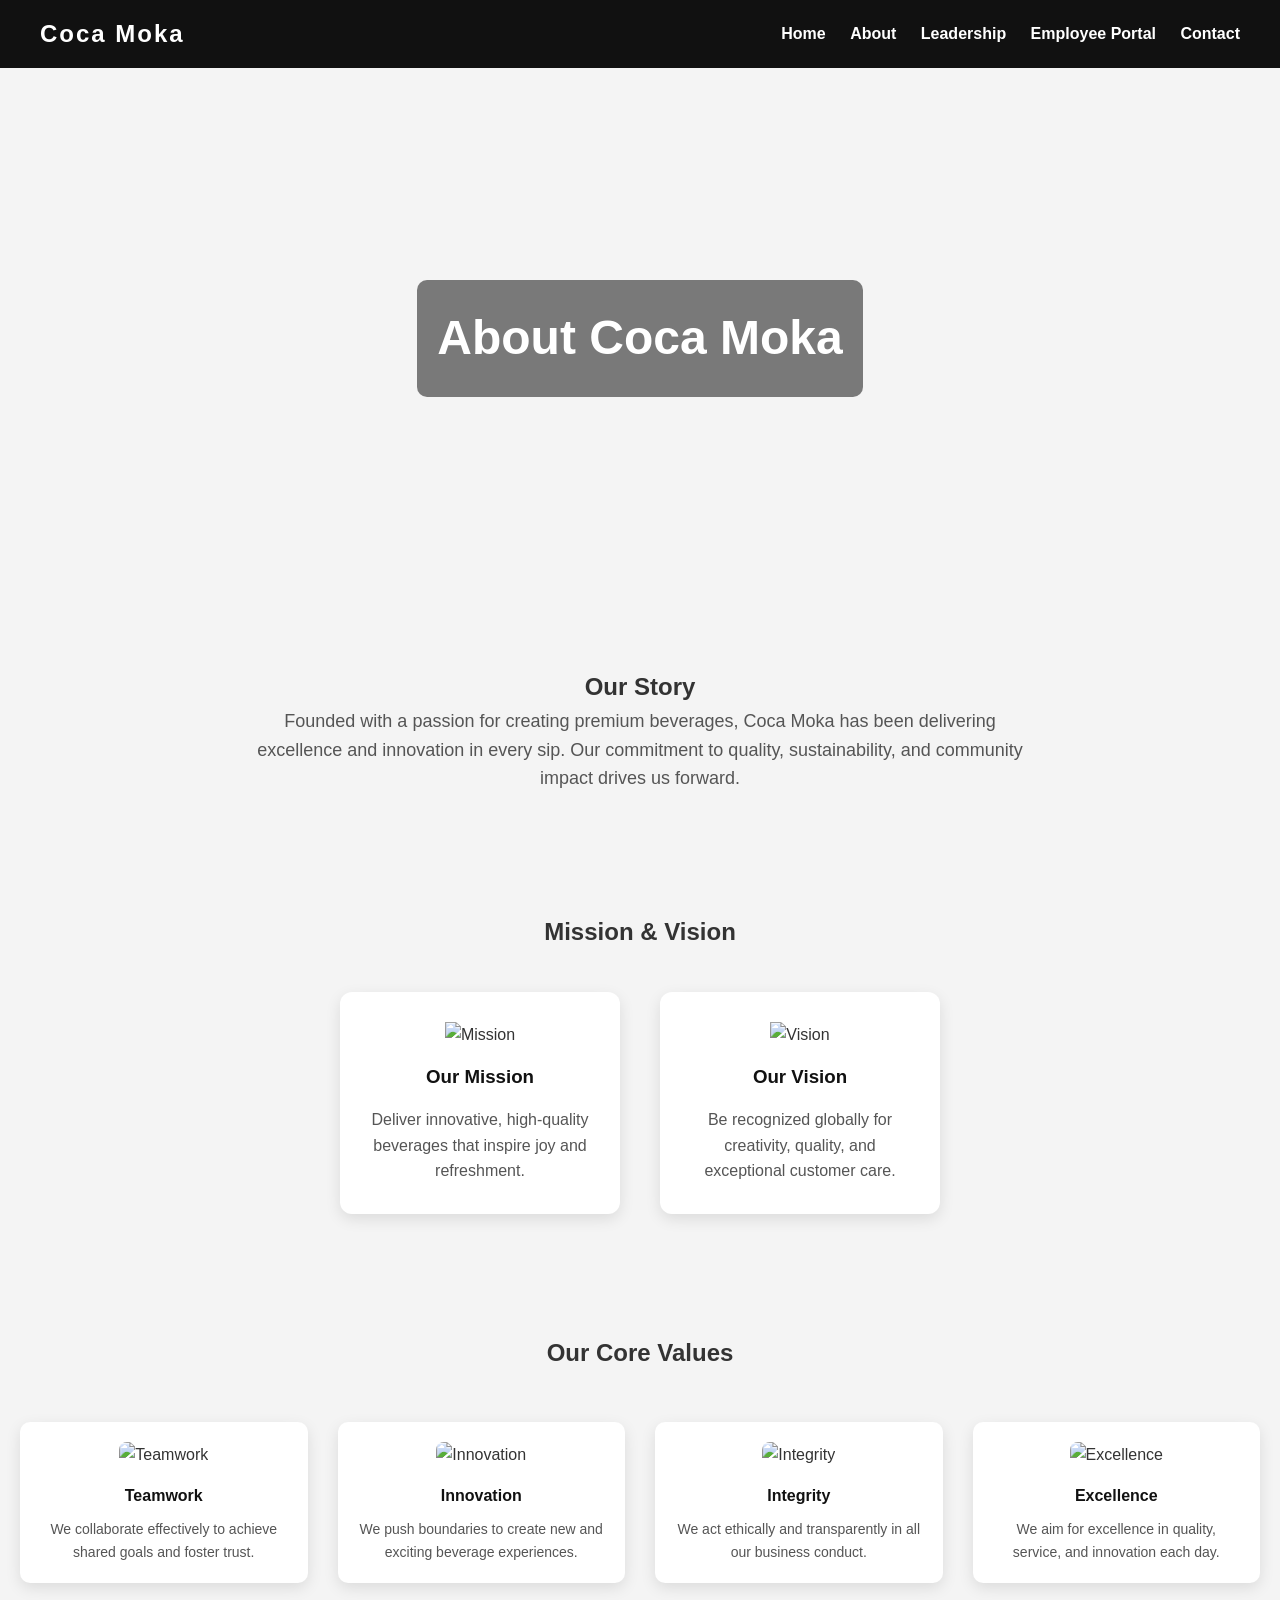
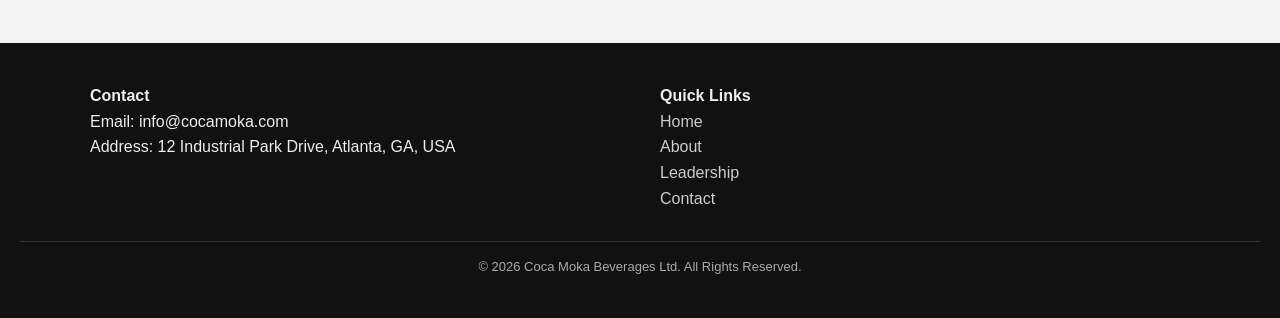
==== about.html @ 3c97d813 "added contact and about page" ====
<!DOCTYPE html>
<html lang="en">
<head>
<meta charset="UTF-8">
<meta name="viewport" content="width=device-width, initial-scale=1.0">
<title>About Coca Moka</title>
<link rel="icon" type="image/png" href="https://cdn.pixabay.com/photo/2016/11/29/03/53/beverage-1862096_1280.png">
<link rel="stylesheet" href="css/about.css">
</head>

<body>

<!-- HEADER -->
<header>
  <div class="logo">Coca Moka</div>
  <nav>
    <a href="index.html">Home</a>
    <a href="about.html">About</a>
    <a href="#">Leadership</a>
    <a href="#">Employee Portal</a>
    <a href="contact.html">Contact</a>
  </nav>
</header>

<!-- HERO -->
<section class="hero">
  <h1>About Coca Moka</h1>
</section>

<!-- OUR STORY -->
<section>
  <h2>Our Story</h2>
  <p class="about-text">
    Founded with a passion for creating premium beverages, Coca Moka has been delivering
    excellence and innovation in every sip. Our commitment to quality, sustainability,
    and community impact drives us forward.
  </p>
</section>

<!-- MISSION & VISION -->
<section>
  <h2>Mission & Vision</h2>
  <div class="mission-vision">

    <div class="mv-card">
      <img src="https://images.pexels.com/photos/3184305/pexels-photo-3184305.jpeg" alt="Mission">
      <h3>Our Mission</h3>
      <p>Deliver innovative, high-quality beverages that inspire joy and refreshment.</p>
    </div>

    <div class="mv-card">
      <img src="https://images.pexels.com/photos/3184297/pexels-photo-3184297.jpeg" alt="Vision">
      <h3>Our Vision</h3>
      <p>Be recognized globally for creativity, quality, and exceptional customer care.</p>
    </div>

  </div>
</section>

<!-- VALUES -->
<section>
  <h2>Our Core Values</h2>
  <div class="values">

    <div class="value-card">
      <img src="https://images.pexels.com/photos/3184450/pexels-photo-3184450.jpeg" alt="Teamwork">
      <h4>Teamwork</h4>
      <p>We collaborate effectively to achieve shared goals and foster trust.</p>
    </div>

    <div class="value-card">
      <img src="https://images.pexels.com/photos/3184163/pexels-photo-3184163.jpeg" alt="Innovation">
      <h4>Innovation</h4>
      <p>We push boundaries to create new and exciting beverage experiences.</p>
    </div>

    <div class="value-card">
      <img src="https://images.pexels.com/photos/3183197/pexels-photo-3183197.jpeg" alt="Integrity">
      <h4>Integrity</h4>
      <p>We act ethically and transparently in all our business conduct.</p>
    </div>

    <div class="value-card">
      <img src="https://images.pexels.com/photos/3182760/pexels-photo-3182760.jpeg" alt="Excellence">
      <h4>Excellence</h4>
      <p>We aim for excellence in quality, service, and innovation each day.</p>
    </div>

  </div>
</section>

<!-- FOOTER -->
<footer class="footer">
  <div class="footer-container">
    <div class="footer-column">
      <h4>Contact</h4>
      <p>Email: info@cocamoka.com</p>
      <p>Address: 12 Industrial Park Drive, Atlanta, GA, USA</p>
    </div>
    <div class="footer-column">
      <h4>Quick Links</h4>
      <p><a href="index.html">Home</a></p>
      <p><a href="about.html">About</a></p>
      <p><a href="#">Leadership</a></p>
      <p><a href="#">Contact</a></p>
    </div>
  </div>
  <div class="footer-bottom">© 2026 Coca Moka Beverages Ltd. All Rights Reserved.</div>
</footer>

</body>
</html>
---- css/about.css ----
*{margin:0;padding:0;box-sizing:border-box;font-family:Arial,Helvetica,sans-serif;}
  body{background:#f4f4f4;color:#333;line-height:1.6;}

  /* HEADER */
  header{
    background:#111;color:white;
    padding:15px 40px;display:flex;
    justify-content:space-between;align-items:center;
  }
  header .logo{font-size:24px;font-weight:bold;letter-spacing:2px;}
  nav a{color:white;margin-left:20px;font-weight:bold;text-decoration:none;}
  nav a:hover{color:#ff3c00;}

  /* HERO */
  .hero{
    height:60vh;
    background:url("https://images.pexels.com/photos/3184160/pexels-photo-3184160.jpeg")no-repeat center/cover;
    display:flex;align-items:center;justify-content:center;
    color:white;text-align:center;
  }
  .hero h1{font-size:48px;background:rgba(0,0,0,0.5);
  padding:20px;border-radius:10px;}

  section{padding:60px 20px;text-align:center;}
  .about-text{max-width:800px;margin:auto;font-size:18px;color:#555;}

  .mission-vision{display:flex;justify-content:center;gap:40px;flex-wrap:wrap;margin-top:40px;}
  .mv-card{
    background:white;padding:30px; border-radius:12px;
    width:280px;box-shadow:0 5px 15px rgba(0,0,0,0.1);
    transition:0.3s;
  }
  .mv-card:hover{transform:translateY(-8px);box-shadow:0 10px 20px rgba(0,0,0,0.2);}
  .mv-card img{width:70px;margin-bottom:15px;}
  .mv-card h3{margin-bottom:15px;color:#111;}
  .mv-card p{font-size:16px;color:#555;}

  .values{
    display:grid;grid-template-columns:repeat(auto-fit,minmax(220px,1fr));
    gap:30px;margin-top:50px;
  }
  .value-card{
    background:white;padding:20px;border-radius:10px;
    box-shadow:0 5px 15px rgba(0,0,0,0.1);transition:0.3s;
  }
  .value-card:hover{transform:scale(1.05);}
  .value-card img{width:100%;height:150px;object-fit:cover;border-radius:8px;}
  .value-card h4{margin:15px 0 10px;color:#111;}
  .value-card p{font-size:14px;color:#555;}

  /* FOOTER */
  .footer{background:#111;color:#eee;padding:40px 20px;}
  .footer-container{max-width:1100px;margin:auto;display:flex;justify-content:space-between;flex-wrap:wrap;gap:40px;}
  .footer-column{flex:1;min-width:220px;}
  .footer-column a{color:#ccc;text-decoration:none;}
  .footer-column a:hover{color:#ff3c00;}
  .footer-bottom{text-align:center;margin-top:30px;color:#aaa;font-size:13px;border-top:1px solid #333;padding-top:15px;}
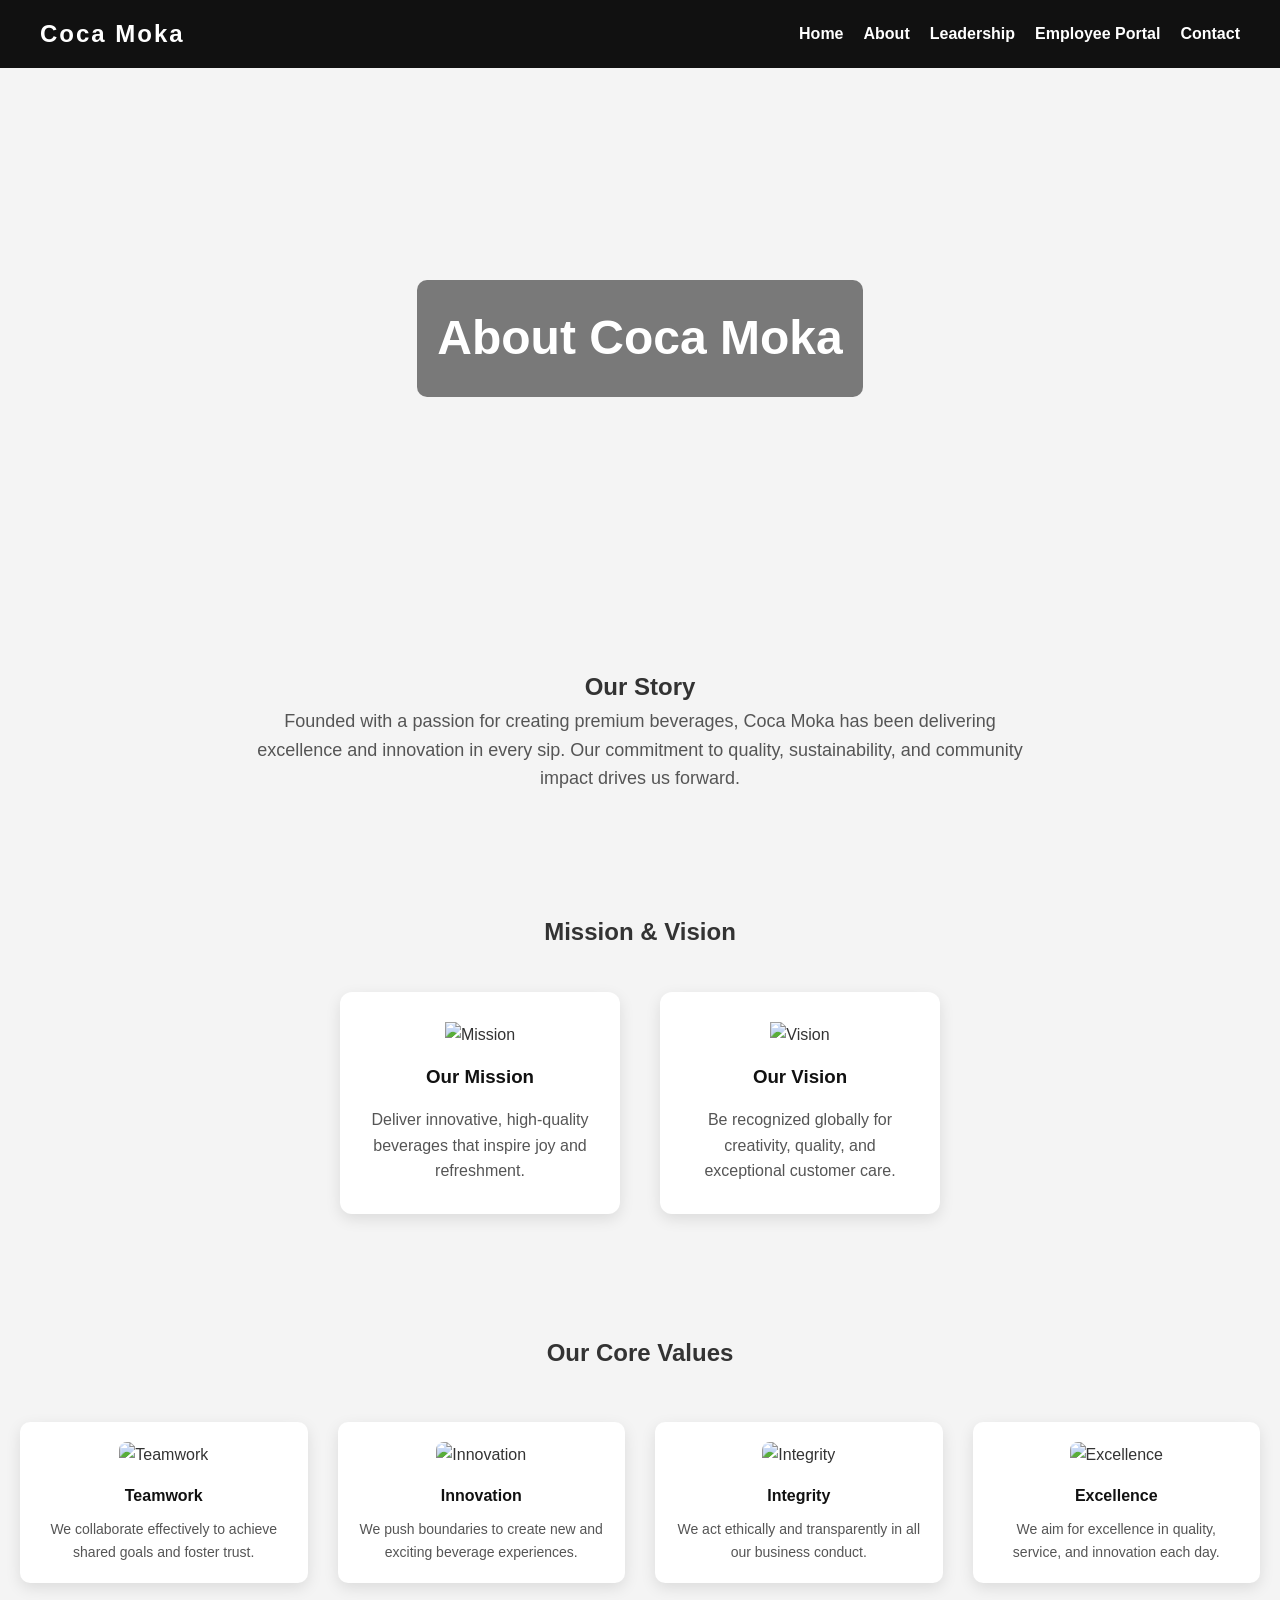
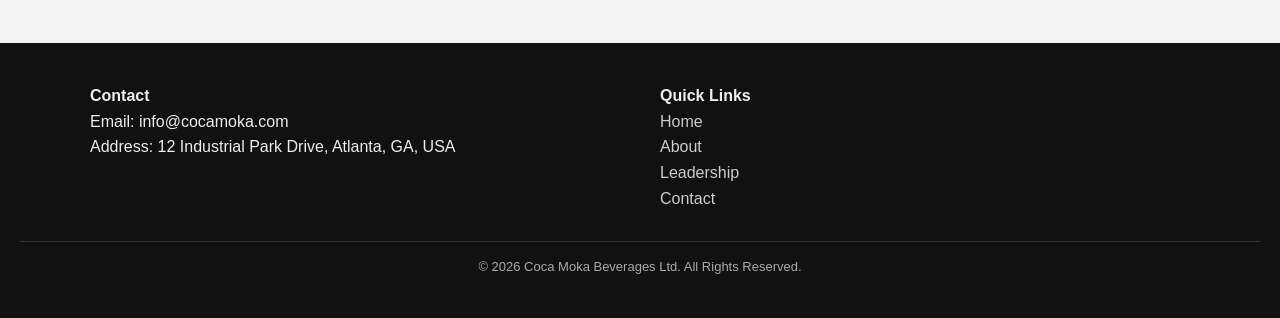
==== commit f3263d1b: "modified nav links" ====
--- a/about.html
+++ b/about.html
@@ -4,109 +4,233 @@
 <meta charset="UTF-8">
 <meta name="viewport" content="width=device-width, initial-scale=1.0">
 <title>About Coca Moka</title>
+
 <link rel="icon" type="image/png" href="https://cdn.pixabay.com/photo/2016/11/29/03/53/beverage-1862096_1280.png">
 <link rel="stylesheet" href="css/about.css">
+
+<style>
+
+/* HEADER */
+header{
+background:#111;
+color:white;
+padding:15px 40px;
+display:flex;
+justify-content:space-between;
+align-items:center;
+position:relative;
+}
+
+.logo{
+font-size:24px;
+font-weight:bold;
+letter-spacing:2px;
+}
+
+/* NAV */
+nav{
+display:flex;
+}
+
+nav a{
+color:white;
+margin-left:20px;
+text-decoration:none;
+font-weight:bold;
+}
+
+nav a:hover{
+color:#ff3c00;
+}
+
+/* HAMBURGER ICON */
+.menu-toggle{
+display:none;
+font-size:28px;
+cursor:pointer;
+color:white;
+}
+
+/* MOBILE NAV */
+@media(max-width:768px){
+
+.menu-toggle{
+display:block;
+}
+
+nav{
+position:absolute;
+top:65px;
+right:0;
+background:#111;
+width:100%;
+flex-direction:column;
+text-align:center;
+display:none;
+padding:20px 0;
+}
+
+nav a{
+display:block;
+margin:15px 0;
+font-size:18px;
+}
+
+nav.active{
+display:flex;
+}
+
+}
+
+</style>
+
 </head>
 
 <body>
 
 <!-- HEADER -->
 <header>
-  <div class="logo">Coca Moka</div>
-  <nav>
-    <a href="index.html">Home</a>
-    <a href="about.html">About</a>
-    <a href="#">Leadership</a>
-    <a href="#">Employee Portal</a>
-    <a href="contact.html">Contact</a>
-  </nav>
+
+<div class="logo">Coca Moka</div>
+
+<div class="menu-toggle" id="menu-toggle">☰</div>
+
+<nav id="nav-menu">
+<a href="index.html">Home</a>
+<a href="about.html">About</a>
+<a href="#">Leadership</a>
+<a href="#">Employee Portal</a>
+<a href="contact.html">Contact</a>
+</nav>
+
 </header>
+
 
 <!-- HERO -->
 <section class="hero">
-  <h1>About Coca Moka</h1>
-</section>
+<h1>About Coca Moka</h1>
+</section>
+
 
 <!-- OUR STORY -->
 <section>
-  <h2>Our Story</h2>
-  <p class="about-text">
-    Founded with a passion for creating premium beverages, Coca Moka has been delivering
-    excellence and innovation in every sip. Our commitment to quality, sustainability,
-    and community impact drives us forward.
-  </p>
-</section>
+<h2>Our Story</h2>
+<p class="about-text">
+Founded with a passion for creating premium beverages, Coca Moka has been delivering
+excellence and innovation in every sip. Our commitment to quality, sustainability,
+and community impact drives us forward.
+</p>
+</section>
+
 
 <!-- MISSION & VISION -->
 <section>
-  <h2>Mission & Vision</h2>
-  <div class="mission-vision">
-
-    <div class="mv-card">
-      <img src="https://images.pexels.com/photos/3184305/pexels-photo-3184305.jpeg" alt="Mission">
-      <h3>Our Mission</h3>
-      <p>Deliver innovative, high-quality beverages that inspire joy and refreshment.</p>
-    </div>
-
-    <div class="mv-card">
-      <img src="https://images.pexels.com/photos/3184297/pexels-photo-3184297.jpeg" alt="Vision">
-      <h3>Our Vision</h3>
-      <p>Be recognized globally for creativity, quality, and exceptional customer care.</p>
-    </div>
-
-  </div>
-</section>
+
+<h2>Mission & Vision</h2>
+
+<div class="mission-vision">
+
+<div class="mv-card">
+<img src="https://images.pexels.com/photos/3184305/pexels-photo-3184305.jpeg" alt="Mission">
+<h3>Our Mission</h3>
+<p>Deliver innovative, high-quality beverages that inspire joy and refreshment.</p>
+</div>
+
+<div class="mv-card">
+<img src="https://images.pexels.com/photos/3184297/pexels-photo-3184297.jpeg" alt="Vision">
+<h3>Our Vision</h3>
+<p>Be recognized globally for creativity, quality, and exceptional customer care.</p>
+</div>
+
+</div>
+
+</section>
+
 
 <!-- VALUES -->
 <section>
-  <h2>Our Core Values</h2>
-  <div class="values">
-
-    <div class="value-card">
-      <img src="https://images.pexels.com/photos/3184450/pexels-photo-3184450.jpeg" alt="Teamwork">
-      <h4>Teamwork</h4>
-      <p>We collaborate effectively to achieve shared goals and foster trust.</p>
-    </div>
-
-    <div class="value-card">
-      <img src="https://images.pexels.com/photos/3184163/pexels-photo-3184163.jpeg" alt="Innovation">
-      <h4>Innovation</h4>
-      <p>We push boundaries to create new and exciting beverage experiences.</p>
-    </div>
-
-    <div class="value-card">
-      <img src="https://images.pexels.com/photos/3183197/pexels-photo-3183197.jpeg" alt="Integrity">
-      <h4>Integrity</h4>
-      <p>We act ethically and transparently in all our business conduct.</p>
-    </div>
-
-    <div class="value-card">
-      <img src="https://images.pexels.com/photos/3182760/pexels-photo-3182760.jpeg" alt="Excellence">
-      <h4>Excellence</h4>
-      <p>We aim for excellence in quality, service, and innovation each day.</p>
-    </div>
-
-  </div>
-</section>
+
+<h2>Our Core Values</h2>
+
+<div class="values">
+
+<div class="value-card">
+<img src="https://images.pexels.com/photos/3184450/pexels-photo-3184450.jpeg" alt="Teamwork">
+<h4>Teamwork</h4>
+<p>We collaborate effectively to achieve shared goals and foster trust.</p>
+</div>
+
+<div class="value-card">
+<img src="https://images.pexels.com/photos/3184163/pexels-photo-3184163.jpeg" alt="Innovation">
+<h4>Innovation</h4>
+<p>We push boundaries to create new and exciting beverage experiences.</p>
+</div>
+
+<div class="value-card">
+<img src="https://images.pexels.com/photos/3183197/pexels-photo-3183197.jpeg" alt="Integrity">
+<h4>Integrity</h4>
+<p>We act ethically and transparently in all our business conduct.</p>
+</div>
+
+<div class="value-card">
+<img src="https://images.pexels.com/photos/3182760/pexels-photo-3182760.jpeg" alt="Excellence">
+<h4>Excellence</h4>
+<p>We aim for excellence in quality, service, and innovation each day.</p>
+</div>
+
+</div>
+
+</section>
+
 
 <!-- FOOTER -->
 <footer class="footer">
-  <div class="footer-container">
-    <div class="footer-column">
-      <h4>Contact</h4>
-      <p>Email: info@cocamoka.com</p>
-      <p>Address: 12 Industrial Park Drive, Atlanta, GA, USA</p>
-    </div>
-    <div class="footer-column">
-      <h4>Quick Links</h4>
-      <p><a href="index.html">Home</a></p>
-      <p><a href="about.html">About</a></p>
-      <p><a href="#">Leadership</a></p>
-      <p><a href="#">Contact</a></p>
-    </div>
-  </div>
-  <div class="footer-bottom">© 2026 Coca Moka Beverages Ltd. All Rights Reserved.</div>
+
+<div class="footer-container">
+
+<div class="footer-column">
+<h4>Contact</h4>
+<p>Email: info@cocamoka.com</p>
+<p>Address: 12 Industrial Park Drive, Atlanta, GA, USA</p>
+</div>
+
+<div class="footer-column">
+<h4>Quick Links</h4>
+<p><a href="index.html">Home</a></p>
+<p><a href="about.html">About</a></p>
+<p><a href="#">Leadership</a></p>
+<p><a href="contact.html">Contact</a></p>
+</div>
+
+</div>
+
+<div class="footer-bottom">
+© 2026 Coca Moka Beverages Ltd. All Rights Reserved.
+</div>
+
 </footer>
+
+
+<script>
+
+/* HAMBURGER MENU */
+
+const toggle = document.getElementById("menu-toggle");
+const nav = document.getElementById("nav-menu");
+
+toggle.addEventListener("click", () => {
+
+nav.classList.toggle("active");
+
+if(nav.classList.contains("active")){
+toggle.textContent="✕";
+}else{
+toggle.textContent="☰";
+}
+
+});
+
+</script>
 
 </body>
 </html>
